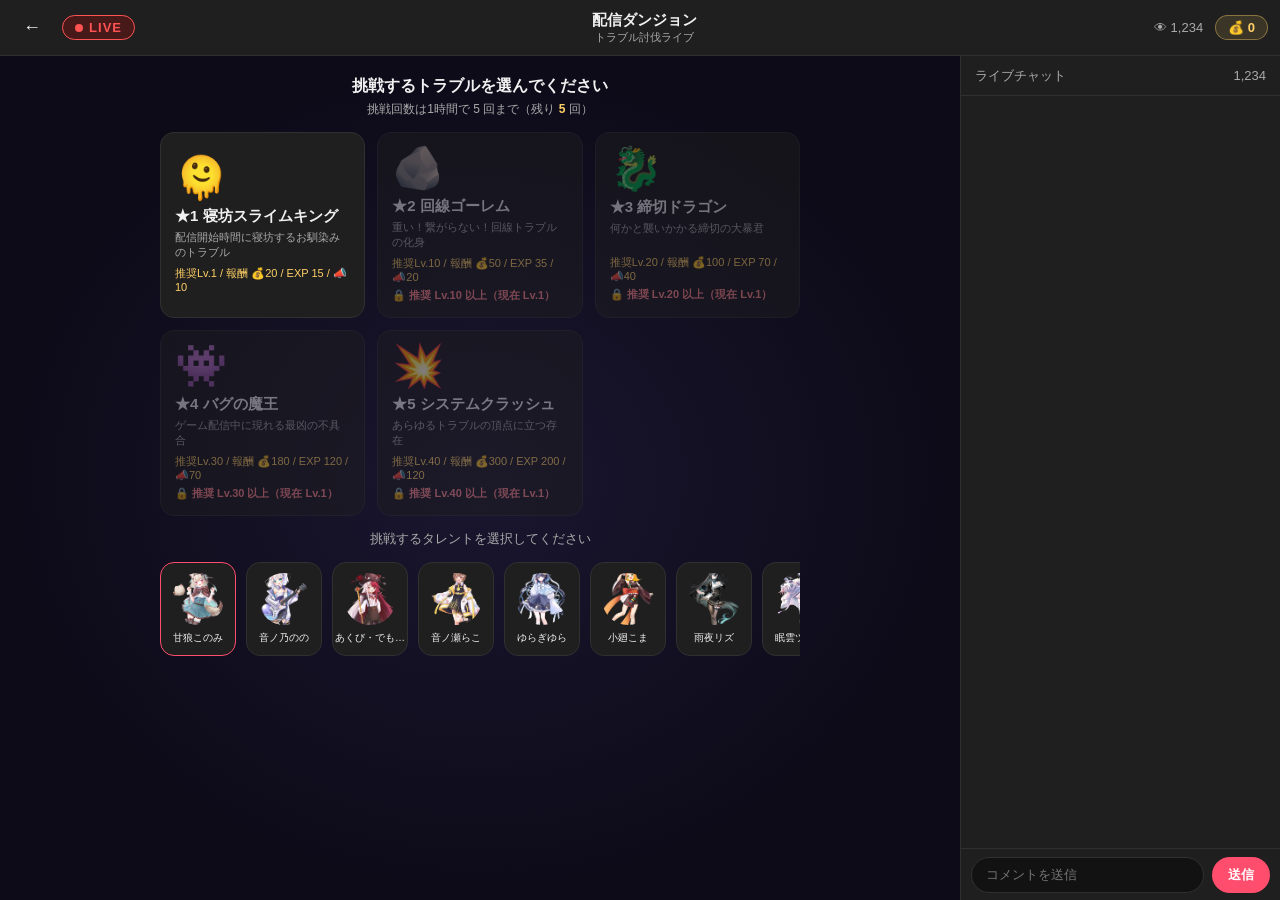
==== dungeon.html @ 0b8e640a "あ" ====
<!DOCTYPE html>
<html lang="ja">
<head>
  <meta charset="UTF-8">
  <meta name="viewport" content="width=device-width, initial-scale=1.0">
  <title>配信ダンジョン | Milipro Chronicle</title>
  <link rel="icon" href="images/icon/favicon.ico">
  <link rel="apple-touch-icon" href="images/icon/192.png">
  <link rel="stylesheet" href="dungeon.css">
</head>
<body>

<div id="app">
  <!-- 配信ヘッダー -->
  <header class="stream-header">
    <div class="header-left">
      <button class="header-btn" id="btn-back" title="メイン画面に戻る">←</button>
      <span class="live-badge"><span class="live-dot"></span>LIVE</span>
    </div>
    <div class="header-title">
      <div class="stream-title" id="stream-title">配信ダンジョン</div>
      <div class="stream-meta" id="stream-meta">トラブル討伐ライブ</div>
    </div>
    <div class="header-right">
      <span class="viewer-count" id="viewer-count">👁 1,234</span>
      <span class="currency-chip" id="header-currency">💰 0</span>
    </div>
  </header>

  <!-- メイン -->
  <main class="stream-layout">
    <!-- ステージ側 -->
    <section class="stage-area" id="stage-area">
      <div id="stage-view"></div>
    </section>

    <!-- ライブチャット -->
    <aside class="chat-area">
      <div class="chat-header">
        <span>ライブチャット</span>
        <span class="chat-online" id="chat-online">1,234</span>
      </div>
      <div class="chat-log" id="chat-log"></div>
      <div class="chat-input-bar">
        <input id="chat-input" type="text" maxlength="40" placeholder="コメントを送信" autocomplete="off">
        <button id="chat-send">送信</button>
      </div>
    </aside>
  </main>
</div>

<audio id="dungeon-bgm" src="musics/title/mile stone/Mile Stone_inst.mp3" loop preload="auto"></audio>

<script src="gameData.js"></script>
<script src="dungeon.js"></script>
</body>
</html>
---- dungeon.css ----
/* ============================================================
   配信ダンジョン（ライブ配信風） dungeon.html
   ============================================================ */
* {
  margin: 0;
  padding: 0;
  box-sizing: border-box;
}

:root {
  --youtube-dark: #0f0f0f;
  --youtube-panel: #1f1f1f;
  --youtube-border: #303030;
  --accent: #ff4d6d;
  --accent2: #ffd166;
  --text: #f1f1f1;
  --text-dim: #aaaaaa;
  --hp-green: #2ecc71;
  --hp-red: #e74c3c;
}

html, body {
  height: 100%;
  background: var(--youtube-dark);
  color: var(--text);
  font-family: "Hiragino Sans", "Hiragino Kaku Gothic ProN", "Yu Gothic UI", "Meiryo", sans-serif;
  overflow: hidden;
}

#app {
  height: 100vh;
  display: flex;
  flex-direction: column;
}

/* ========== ヘッダー ========== */
.stream-header {
  height: 56px;
  flex-shrink: 0;
  background: var(--youtube-panel);
  border-bottom: 1px solid var(--youtube-border);
  display: flex;
  align-items: center;
  padding: 0 12px;
  gap: 12px;
}

.header-left {
  display: flex;
  align-items: center;
  gap: 10px;
  flex-shrink: 0;
}

.header-btn {
  width: 40px;
  height: 40px;
  border: none;
  border-radius: 50%;
  background: transparent;
  color: var(--text);
  font-size: 18px;
  cursor: pointer;
  transition: background 0.15s;
}

.header-btn:hover {
  background: rgba(255,255,255,0.12);
}

.live-badge {
  display: inline-flex;
  align-items: center;
  gap: 6px;
  background: rgba(255,0,0,0.18);
  color: #ff5252;
  border: 1px solid #ff5252;
  border-radius: 999px;
  padding: 4px 12px;
  font-size: 13px;
  font-weight: bold;
  letter-spacing: 0.08em;
}

.live-dot {
  width: 8px;
  height: 8px;
  border-radius: 50%;
  background: #ff5252;
  animation: livePulse 1.4s ease-in-out infinite;
}

@keyframes livePulse {
  0%, 100% { opacity: 1; transform: scale(1); }
  50% { opacity: 0.4; transform: scale(0.8); }
}

.header-title {
  flex: 1;
  min-width: 0;
  text-align: center;
}

.stream-title {
  font-size: 15px;
  font-weight: bold;
  white-space: nowrap;
  overflow: hidden;
  text-overflow: ellipsis;
}

.stream-meta {
  font-size: 11px;
  color: var(--text-dim);
  white-space: nowrap;
  overflow: hidden;
  text-overflow: ellipsis;
}

.header-right {
  display: flex;
  align-items: center;
  gap: 12px;
  flex-shrink: 0;
}

.viewer-count {
  font-size: 13px;
  color: var(--text-dim);
  white-space: nowrap;
}

.currency-chip {
  font-size: 13px;
  font-weight: bold;
  color: #ffd166;
  background: rgba(255,209,102,0.12);
  border: 1px solid rgba(255,209,102,0.4);
  border-radius: 999px;
  padding: 4px 12px;
  white-space: nowrap;
}

/* ========== レイアウト ========== */
.stream-layout {
  flex: 1;
  display: flex;
  min-height: 0;
}

.stage-area {
  flex: 1;
  min-width: 0;
  position: relative;
  background: radial-gradient(ellipse at center, #1a1630 0%, #0d0b18 70%);
  overflow: hidden;
}

.chat-area {
  width: 320px;
  flex-shrink: 0;
  display: flex;
  flex-direction: column;
  background: var(--youtube-panel);
  border-left: 1px solid var(--youtube-border);
  min-height: 0;
}

/* ========== チャット ========== */
.chat-header {
  height: 40px;
  flex-shrink: 0;
  display: flex;
  align-items: center;
  justify-content: space-between;
  padding: 0 14px;
  border-bottom: 1px solid var(--youtube-border);
  font-size: 13px;
  color: var(--text-dim);
}

.chat-log {
  flex: 1;
  overflow-y: auto;
  padding: 8px 10px;
  display: flex;
  flex-direction: column;
  gap: 3px;
  scroll-behavior: smooth;
}

.chat-msg {
  font-size: 13px;
  line-height: 1.45;
  word-break: break-word;
  animation: chatIn 0.25s ease-out;
}

@keyframes chatIn {
  from { opacity: 0; transform: translateY(6px); }
  to { opacity: 1; transform: translateY(0); }
}

.chat-author {
  font-weight: bold;
  margin-right: 6px;
}

.chat-msg.me .chat-author {
  color: var(--accent2);
}

.chat-super {
  background: linear-gradient(135deg, rgba(255,215,130,0.16), rgba(255,180,80,0.12));
  border: 1px solid #ffc46b;
  border-radius: 10px;
  padding: 8px 10px;
  animation: superIn 0.4s ease-out;
  margin: 4px 0;
}

@keyframes superIn {
  0% { transform: scale(0.7); opacity: 0; }
  60% { transform: scale(1.05); }
  100% { transform: scale(1); opacity: 1; }
}

.chat-super-top {
  font-size: 12px;
  color: #ffc46b;
  font-weight: bold;
  margin-bottom: 3px;
}

.chat-super-body {
  font-size: 14px;
  color: #ffe8c2;
  word-break: break-word;
}

.chat-input-bar {
  height: 52px;
  flex-shrink: 0;
  display: flex;
  align-items: center;
  gap: 8px;
  padding: 8px 10px;
  border-top: 1px solid var(--youtube-border);
}

.chat-input-bar input {
  flex: 1;
  min-width: 0;
  height: 36px;
  border: 1px solid var(--youtube-border);
  border-radius: 999px;
  background: #121212;
  color: var(--text);
  padding: 0 14px;
  font-size: 13px;
  outline: none;
}

.chat-input-bar input:focus {
  border-color: var(--accent);
}

.chat-input-bar button {
  height: 36px;
  border: none;
  border-radius: 999px;
  background: var(--accent);
  color: #fff;
  font-size: 13px;
  font-weight: bold;
  padding: 0 16px;
  cursor: pointer;
  flex-shrink: 0;
}

.chat-input-bar button:hover {
  opacity: 0.88;
}

/* ========== ステージ（選択画面） ========== */
.stage-inner {
  position: absolute;
  inset: 0;
  overflow-y: auto;
  padding: 20px;
  display: flex;
  flex-direction: column;
  gap: 14px;
  align-items: center;
}

.stage-heading {
  font-size: 16px;
  font-weight: bold;
  color: var(--text);
  text-align: center;
}

.stage-heading small {
  display: block;
  font-size: 12px;
  color: var(--text-dim);
  font-weight: normal;
  margin-top: 4px;
}

.boss-grid {
  width: 100%;
  max-width: 640px;
  display: grid;
  grid-template-columns: repeat(auto-fill, minmax(180px, 1fr));
  gap: 12px;
}

.boss-card {
  background: var(--youtube-panel);
  border: 1px solid var(--youtube-border);
  border-radius: 14px;
  padding: 14px;
  cursor: pointer;
  transition: transform 0.15s, border-color 0.15s;
  text-align: left;
  font-family: inherit;
  color: var(--text);
  position: relative;
}

.boss-card:hover:not(:disabled) {
  transform: translateY(-3px);
  border-color: var(--accent);
}

.boss-card:disabled {
  opacity: 0.45;
  cursor: not-allowed;
}

.boss-card-emoji {
  font-size: 42px;
  line-height: 1;
}

.boss-card-name {
  font-weight: bold;
  margin-top: 8px;
  font-size: 15px;
}

.boss-card-desc {
  font-size: 11px;
  color: var(--text-dim);
  margin-top: 4px;
  min-height: 2.6em;
}

.boss-card-meta {
  font-size: 11px;
  color: var(--accent2);
  margin-top: 6px;
}

.boss-card-lock {
  font-size: 11px;
  color: #ff8a8a;
  margin-top: 4px;
  font-weight: bold;
}

.boss-card.cleared {
  border-color: rgba(46,204,113,0.5);
}

.boss-card.cleared::after {
  content: 'CLEAR';
  position: absolute;
  top: 10px;
  right: 10px;
  font-size: 10px;
  color: var(--hp-green);
  border: 1px solid rgba(46,204,113,0.6);
  border-radius: 4px;
  padding: 1px 5px;
  font-weight: bold;
}

/* タレント選択 */
.talent-row {
  display: flex;
  gap: 10px;
  overflow-x: auto;
  max-width: 640px;
  width: 100%;
  padding-bottom: 6px;
}

.talent-chip {
  flex-shrink: 0;
  width: 76px;
  background: var(--youtube-panel);
  border: 1px solid var(--youtube-border);
  border-radius: 14px;
  padding: 10px 6px;
  cursor: pointer;
  display: flex;
  flex-direction: column;
  align-items: center;
  gap: 6px;
  font-family: inherit;
  color: var(--text);
  transition: border-color 0.15s, transform 0.15s;
}

.talent-chip:hover {
  border-color: var(--accent);
  transform: translateY(-2px);
}

.talent-chip img {
  width: 52px;
  height: 52px;
  border-radius: 50%;
  object-fit: cover;
}

.talent-chip span {
  font-size: 10px;
  max-width: 70px;
  overflow: hidden;
  text-overflow: ellipsis;
  white-space: nowrap;
}

.stage-sub {
  font-size: 13px;
  color: var(--text-dim);
  text-align: center;
}

.attempt-note {
  font-size: 12px;
  color: var(--text-dim);
  text-align: center;
}

.attempt-note b {
  color: var(--accent2);
}

/* ========== バトル ========== */
.battle-wrap {
  position: absolute;
  inset: 0;
  display: flex;
  flex-direction: column;
  padding: 14px 18px 12px;
  gap: 10px;
}

/* ステージ（タレントVSボス） */
.battle-stage {
  flex: 1;
  min-height: 0;
  display: flex;
  align-items: center;
  justify-content: space-between;
  gap: 8px;
  position: relative;
}

.battle-stage.shake {
  animation: shake 0.35s ease-in-out;
}

@keyframes shake {
  0%, 100% { transform: translate(0, 0); }
  20% { transform: translate(-7px, 2px); }
  40% { transform: translate(6px, -2px); }
  60% { transform: translate(-5px, 1px); }
  80% { transform: translate(4px, -1px); }
}

.fighter {
  width: 38%;
  height: 100%;
  display: flex;
  flex-direction: column;
  align-items: center;
  justify-content: center;
  gap: 8px;
  text-align: center;
  position: relative;
  z-index: 2;
}

.fighter-avatar {
  width: min(46%, 150px);
  aspect-ratio: 1;
  object-fit: cover;
  border-radius: 50%;
  border: 3px solid var(--accent);
  box-shadow: 0 0 30px rgba(255,77,109,0.35);
  animation: floaty 3s ease-in-out infinite;
}

.fighter.boss .fighter-avatar {
  border-color: #ff5252;
  box-shadow: 0 0 34px rgba(255,60,60,0.45);
  animation: floaty 3.6s ease-in-out infinite reverse;
}

@keyframes floaty {
  0%, 100% { transform: translateY(0); }
  50% { transform: translateY(-8px); }
}

.fighter-name {
  font-size: 13px;
  font-weight: bold;
}

.fighter.boss .fighter-name {
  color: #ff8a8a;
}

.hp-wrap {
  width: 100%;
  max-width: 260px;
  height: 16px;
  background: rgba(255,255,255,0.1);
  border-radius: 8px;
  overflow: hidden;
  position: relative;
}

.hp-fill {
  height: 100%;
  border-radius: 8px;
  transition: width 0.35s ease;
  position: relative;
}

.hp-fill.talent-hp { background: linear-gradient(90deg, #27ae60, #2ecc71); }
.hp-fill.boss-hp { background: linear-gradient(90deg, #c0392b, #e74c3c); }

.hp-fill::after {
  content: '';
  position: absolute;
  inset: 0;
  background: linear-gradient(180deg, rgba(255,255,255,0.25), transparent 60%);
}

.hp-num {
  font-size: 12px;
  color: var(--text);
  margin-top: 4px;
  font-variant-numeric: tabular-nums;
}

.vs-divider {
  font-size: 30px;
  font-weight: 900;
  color: var(--accent2);
  text-shadow: 0 0 20px rgba(255,209,102,0.5);
  z-index: 3;
  flex-shrink: 0;
}

/* ターン表示 */
.turn-banner {
  text-align: center;
  font-size: 12px;
  color: var(--text-dim);
  height: 18px;
}

.turn-banner b { color: var(--accent2); }

/* テロップ（バトルログ） */
.telop-log {
  height: 78px;
  overflow: hidden;
  background: rgba(0,0,0,0.45);
  border: 1px solid var(--youtube-border);
  border-radius: 10px;
  padding: 8px 12px;
  font-size: 12px;
  line-height: 1.65;
  color: #ddd;
  display: flex;
  flex-direction: column;
  justify-content: flex-end;
  gap: 2px;
}

.telop-line { white-space: nowrap; overflow: hidden; text-overflow: ellipsis; }
.telop-line.danger { color: #ff8a8a; }
.telop-line.good { color: #8ef0b0; }
.telop-line.super { color: #ffd166; font-weight: bold; }

/* コマンド */
.command-bar {
  display: grid;
  grid-template-columns: repeat(4, 1fr);
  gap: 8px;
}

.cmd-btn {
  height: 48px;
  border: 1px solid var(--youtube-border);
  border-radius: 10px;
  background: var(--youtube-panel);
  color: var(--text);
  font-size: 14px;
  font-weight: bold;
  cursor: pointer;
  transition: background 0.15s, transform 0.1s;
  font-family: inherit;
}

.cmd-btn:hover:not(:disabled) {
  background: rgba(255,77,109,0.15);
  border-color: var(--accent);
}

.cmd-btn:active:not(:disabled) {
  transform: scale(0.97);
}

.cmd-btn:disabled {
  opacity: 0.4;
  cursor: not-allowed;
}

/* ギフトバー */
.gift-bar {
  display: grid;
  grid-template-columns: repeat(3, 1fr);
  gap: 8px;
}

.gift-btn {
  height: 42px;
  border-radius: 10px;
  border: 1px solid transparent;
  cursor: pointer;
  font-size: 12px;
  font-weight: bold;
  font-family: inherit;
  color: #1a1a1a;
  transition: transform 0.1s, opacity 0.15s;
}

.gift-btn:hover:not(:disabled) {
  transform: translateY(-2px);
}

.gift-btn:disabled {
  opacity: 0.35;
  cursor: not-allowed;
}

.gift-cyalume { background: linear-gradient(135deg, #9b5de5, #f15bb5); }
.gift-penlight { background: linear-gradient(135deg, #ffd166, #ff9e00); }
.gift-super { background: linear-gradient(135deg, #ff6b6b, #ffd166); }

.gift-btn small { display: block; font-weight: normal; font-size: 10px; opacity: 0.85; }

/* ダメージポップ */
.dmg-pop {
  position: absolute;
  font-size: 26px;
  font-weight: 900;
  color: #ff5252;
  text-shadow: 0 2px 8px rgba(0,0,0,0.7);
  animation: dmgFloat 0.9s ease-out forwards;
  pointer-events: none;
  z-index: 5;
}

.dmg-pop.heal {
  color: #2ecc71;
}

@keyframes dmgFloat {
  0% { transform: translateY(0) scale(0.6); opacity: 0; }
  20% { transform: translateY(-14px) scale(1.15); opacity: 1; }
  100% { transform: translateY(-54px) scale(1); opacity: 0; }
}

/* ========== 結果画面 ========== */
.result-wrap {
  position: absolute;
  inset: 0;
  display: flex;
  flex-direction: column;
  align-items: center;
  justify-content: center;
  gap: 14px;
  padding: 20px;
  overflow-y: auto;
  background: radial-gradient(ellipse at center, #1a1630 0%, #0d0b18 70%);
}

.result-icon { font-size: 64px; animation: resultPop 0.5s ease-out; }

@keyframes resultPop {
  0% { transform: scale(0); }
  70% { transform: scale(1.2); }
  100% { transform: scale(1); }
}

.result-title {
  font-size: 26px;
  font-weight: 900;
}

.result-title.win { color: #ffd166; }
.result-title.lose { color: #8a8a8a; }

.result-sub { font-size: 13px; color: var(--text-dim); }

.result-box {
  background: var(--youtube-panel);
  border: 1px solid var(--youtube-border);
  border-radius: 14px;
  padding: 16px 20px;
  min-width: min(320px, 80vw);
  display: flex;
  flex-direction: column;
  gap: 8px;
}

.result-row {
  display: flex;
  justify-content: space-between;
  font-size: 14px;
}

.result-row span:last-child { font-weight: bold; color: var(--accent2); }

.result-levelup {
  color: #8ef0b0;
  font-weight: bold;
  text-align: center;
  font-size: 14px;
}

.result-actions {
  display: flex;
  gap: 10px;
  flex-wrap: wrap;
  justify-content: center;
}

.result-btn {
  padding: 12px 22px;
  border: none;
  border-radius: 999px;
  font-size: 14px;
  font-weight: bold;
  cursor: pointer;
  font-family: inherit;
  color: #fff;
  background: linear-gradient(135deg, #ff4d6d, #e63946);
  transition: opacity 0.15s, transform 0.1s;
}

.result-btn:hover { opacity: 0.88; }
.result-btn:active { transform: scale(0.97); }

.result-btn.secondary {
  background: var(--youtube-panel);
  border: 1px solid var(--youtube-border);
  color: var(--text);
}

.result-btn.green {
  background: linear-gradient(135deg, #2ecc71, #27ae60);
}

/* 制限到達 */
.limit-note {
  text-align: center;
  font-size: 15px;
  font-weight: bold;
  color: #ff8a8a;
  line-height: 1.8;
}

/* ========== レスポンシブ（モバイル） ========== */
@media (max-width: 768px) {
  .stream-layout {
    flex-direction: column;
  }

  .chat-area {
    width: 100%;
    height: 38vh;
    border-left: none;
    border-top: 1px solid var(--youtube-border);
    order: 2;
  }

  .stage-area {
    flex: 1;
    order: 1;
    min-height: 0;
  }

  .stream-meta { display: none; }
  .viewer-count { font-size: 12px; }
  .header-title { text-align: left; }

  .battle-stage {
    align-items: center;
  }

  .fighter-avatar {
    width: 34%;
  }

  .hp-wrap { max-width: 180px; }

  .boss-grid {
    grid-template-columns: repeat(auto-fill, minmax(140px, 1fr));
  }

  .telop-log { height: 64px; font-size: 11px; }
  .cmd-btn { height: 44px; font-size: 13px; }
}
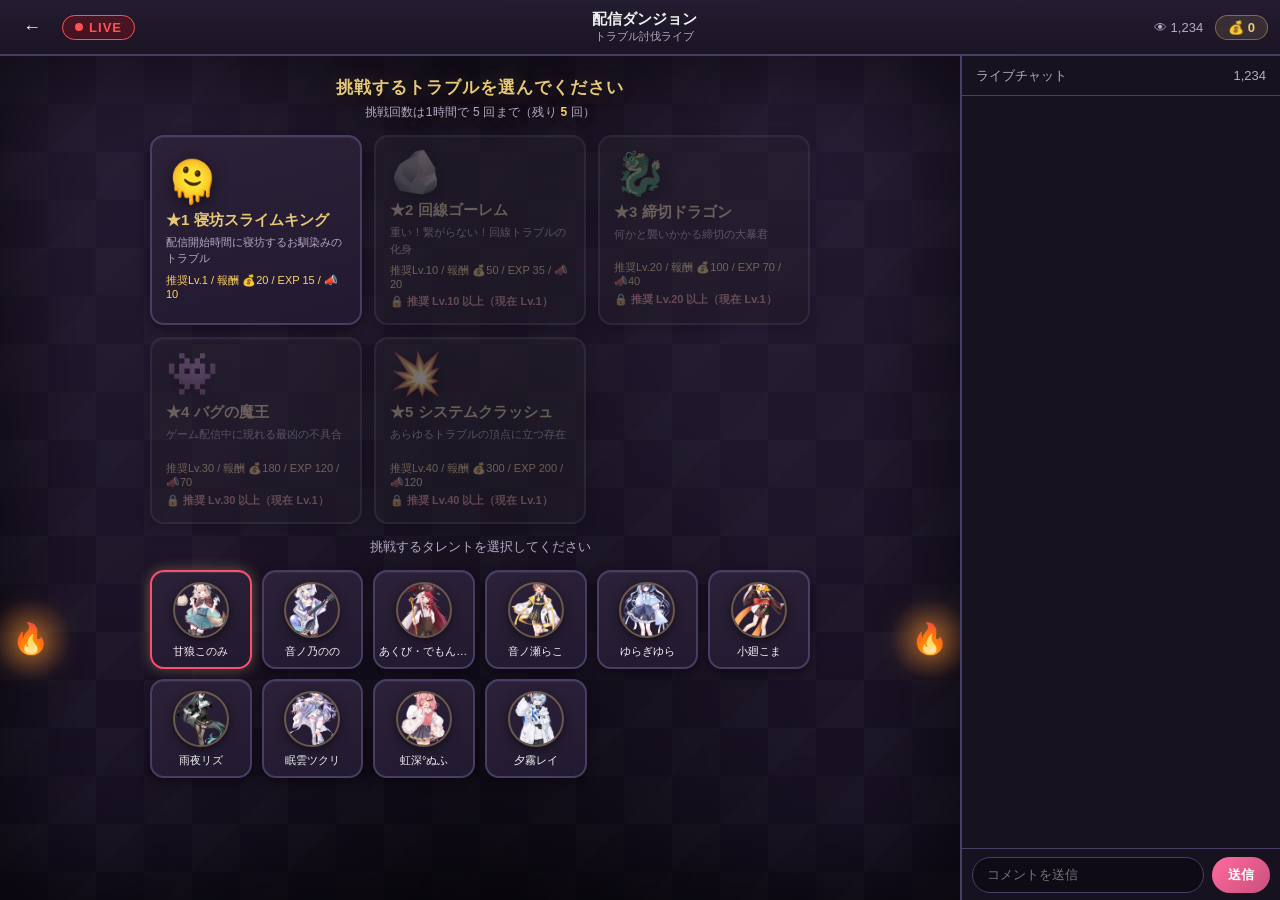
==== commit f1db38c0: "配信ダンジョンをダンジョンテーマに刷新: 立ち絵対応(images/standing)+フォールバック, 石壁/松明/石畳床の演出, モバイルのタレント選択をグリッド化" ====
--- a/dungeon.html
+++ b/dungeon.html
@@ -31,6 +31,12 @@
   <main class="stream-layout">
     <!-- ステージ側 -->
     <section class="stage-area" id="stage-area">
+      <div class="dungeon-bg">
+        <div class="dungeon-wall"></div>
+        <div class="dungeon-shadows"></div>
+        <div class="torch torch-left" aria-hidden="true">🔥️️<span class="torch-glow"></span></div>
+        <div class="torch torch-right" aria-hidden="true">🔥️️<span class="torch-glow"></span></div>
+      </div>
       <div id="stage-view"></div>
     </section>
 
--- a/dungeon.css
+++ b/dungeon.css
@@ -1,5 +1,5 @@
 /* ============================================================
-   配信ダンジョン（ライブ配信風） dungeon.html
+   配信ダンジョン（ライブ配信風・ダンジョンテーマ） dungeon.html
    ============================================================ */
 * {
   margin: 0;
@@ -9,19 +9,22 @@
 
 :root {
   --youtube-dark: #0f0f0f;
-  --youtube-panel: #1f1f1f;
-  --youtube-border: #303030;
-  --accent: #ff4d6d;
+  --dungeon-bg: #14101c;
+  --dungeon-wall: #221a2e;
+  --dungeon-stone: #2e2440;
+  --dungeon-line: #4a3d63;
+  --accent: #ff6b9d;
   --accent2: #ffd166;
+  --gold: #e8c97a;
   --text: #f1f1f1;
-  --text-dim: #aaaaaa;
+  --text-dim: #b5aac4;
   --hp-green: #2ecc71;
   --hp-red: #e74c3c;
 }
 
 html, body {
   height: 100%;
-  background: var(--youtube-dark);
+  background: var(--dungeon-bg);
   color: var(--text);
   font-family: "Hiragino Sans", "Hiragino Kaku Gothic ProN", "Yu Gothic UI", "Meiryo", sans-serif;
   overflow: hidden;
@@ -37,8 +40,8 @@
 .stream-header {
   height: 56px;
   flex-shrink: 0;
-  background: var(--youtube-panel);
-  border-bottom: 1px solid var(--youtube-border);
+  background: linear-gradient(180deg, #241c30, #1a1424);
+  border-bottom: 2px solid var(--dungeon-line);
   display: flex;
   align-items: center;
   padding: 0 12px;
@@ -133,9 +136,9 @@
 .currency-chip {
   font-size: 13px;
   font-weight: bold;
-  color: #ffd166;
-  background: rgba(255,209,102,0.12);
-  border: 1px solid rgba(255,209,102,0.4);
+  color: var(--gold);
+  background: rgba(232,201,122,0.12);
+  border: 1px solid rgba(232,201,122,0.4);
   border-radius: 999px;
   padding: 4px 12px;
   white-space: nowrap;
@@ -152,21 +155,92 @@
   flex: 1;
   min-width: 0;
   position: relative;
-  background: radial-gradient(ellipse at center, #1a1630 0%, #0d0b18 70%);
   overflow: hidden;
-}
-
+  background: linear-gradient(180deg, #0e0a16 0%, #1a1326 60%, #241a2e 100%);
+}
+
+/* ---- ダンジョン背景（壁・影・松明） ---- */
+.dungeon-bg {
+  position: absolute;
+  inset: 0;
+  pointer-events: none;
+}
+
+.dungeon-wall {
+  position: absolute;
+  inset: 0;
+  /* 石壁テクスチャ */
+  background:
+    linear-gradient(135deg, rgba(255,255,255,0.025) 25%, transparent 25%, transparent 75%, rgba(255,255,255,0.025) 75%),
+    linear-gradient(135deg, rgba(255,255,255,0.015) 25%, transparent 25%, transparent 75%, rgba(255,255,255,0.015) 75%),
+    linear-gradient(180deg, #251b33 0%, #1c1428 60%, #150f20 100%);
+  background-size: 96px 96px, 96px 96px, 100% 100%;
+  background-position: 0 0, 48px 48px, 0 0;
+  box-shadow: inset 0 0 120px rgba(0,0,0,0.75);
+}
+
+.dungeon-shadows {
+  position: absolute;
+  inset: 0;
+  background:
+    radial-gradient(ellipse at 50% 110%, rgba(0,0,0,0.55) 0%, transparent 55%),
+    radial-gradient(ellipse at 50% -10%, rgba(0,0,0,0.45) 0%, transparent 45%);
+}
+
+.torch {
+  position: absolute;
+  bottom: calc(22% + 60px);
+  font-size: 30px;
+  line-height: 1;
+  filter: drop-shadow(0 0 14px rgba(255,150,50,0.85));
+  animation: torchFlicker 0.7s ease-in-out infinite alternate;
+  z-index: 1;
+}
+
+.torch-left { left: 12px; }
+.torch-right { right: 12px; }
+
+.torch-glow {
+  position: absolute;
+  left: 50%;
+  top: 50%;
+  width: 90px;
+  height: 90px;
+  transform: translate(-50%, -50%);
+  background: radial-gradient(circle, rgba(255,150,50,0.28) 0%, transparent 65%);
+  border-radius: 50%;
+  animation: glowPulse 1.6s ease-in-out infinite;
+}
+
+@keyframes torchFlicker {
+  0%   { transform: translateY(0) scale(1) rotate(-2deg); opacity: 0.92; }
+  30%  { transform: translateY(-3px) scale(0.97) rotate(2deg); opacity: 1; }
+  60%  { transform: translateY(1px) scale(1.02) rotate(-1deg); opacity: 0.85; }
+  100% { transform: translateY(-2px) scale(1) rotate(1deg); opacity: 0.95; }
+}
+
+@keyframes glowPulse {
+  0%, 100% { opacity: 0.55; transform: translate(-50%, -50%) scale(0.92); }
+  50% { opacity: 1; transform: translate(-50%, -50%) scale(1.1); }
+}
+
+#stage-view {
+  position: absolute;
+  inset: 0;
+  z-index: 2;
+}
+
+/* ========== チャット ========== */
 .chat-area {
   width: 320px;
   flex-shrink: 0;
   display: flex;
   flex-direction: column;
-  background: var(--youtube-panel);
-  border-left: 1px solid var(--youtube-border);
+  background: #17121f;
+  border-left: 2px solid var(--dungeon-line);
   min-height: 0;
 }
 
-/* ========== チャット ========== */
 .chat-header {
   height: 40px;
   flex-shrink: 0;
@@ -174,7 +248,7 @@
   align-items: center;
   justify-content: space-between;
   padding: 0 14px;
-  border-bottom: 1px solid var(--youtube-border);
+  border-bottom: 1px solid var(--dungeon-line);
   font-size: 13px;
   color: var(--text-dim);
 }
@@ -245,16 +319,16 @@
   align-items: center;
   gap: 8px;
   padding: 8px 10px;
-  border-top: 1px solid var(--youtube-border);
+  border-top: 1px solid var(--dungeon-line);
 }
 
 .chat-input-bar input {
   flex: 1;
   min-width: 0;
   height: 36px;
-  border: 1px solid var(--youtube-border);
+  border: 1px solid var(--dungeon-line);
   border-radius: 999px;
-  background: #121212;
+  background: #0f0b16;
   color: var(--text);
   padding: 0 14px;
   font-size: 13px;
@@ -262,14 +336,14 @@
 }
 
 .chat-input-bar input:focus {
-  border-color: var(--accent);
+  border-color: var(--accent2);
 }
 
 .chat-input-bar button {
   height: 36px;
   border: none;
   border-radius: 999px;
-  background: var(--accent);
+  background: linear-gradient(135deg, var(--accent), #c94f7c);
   color: #fff;
   font-size: 13px;
   font-weight: bold;
@@ -292,13 +366,16 @@
   flex-direction: column;
   gap: 14px;
   align-items: center;
+  z-index: 2;
 }
 
 .stage-heading {
-  font-size: 16px;
-  font-weight: bold;
-  color: var(--text);
+  font-size: 17px;
+  font-weight: bold;
+  color: var(--gold);
+  letter-spacing: 0.06em;
   text-align: center;
+  text-shadow: 0 2px 10px rgba(0,0,0,0.8), 0 0 18px rgba(232,201,122,0.25);
 }
 
 .stage-heading small {
@@ -306,49 +383,59 @@
   font-size: 12px;
   color: var(--text-dim);
   font-weight: normal;
-  margin-top: 4px;
-}
-
+  margin-top: 5px;
+  letter-spacing: 0.02em;
+}
+
+.stage-heading small b { color: var(--gold); }
+
+/* ボスカード（石版風） */
 .boss-grid {
   width: 100%;
-  max-width: 640px;
+  max-width: 660px;
   display: grid;
-  grid-template-columns: repeat(auto-fill, minmax(180px, 1fr));
+  grid-template-columns: repeat(auto-fill, minmax(190px, 1fr));
   gap: 12px;
 }
 
 .boss-card {
-  background: var(--youtube-panel);
-  border: 1px solid var(--youtube-border);
+  background: linear-gradient(165deg, #2b2138 0%, #221a30 100%);
+  border: 2px solid var(--dungeon-line);
   border-radius: 14px;
   padding: 14px;
   cursor: pointer;
-  transition: transform 0.15s, border-color 0.15s;
+  transition: transform 0.15s, border-color 0.15s, box-shadow 0.15s;
   text-align: left;
   font-family: inherit;
   color: var(--text);
   position: relative;
+  box-shadow: inset 0 1px 0 rgba(255,255,255,0.06), 0 4px 14px rgba(0,0,0,0.45);
 }
 
 .boss-card:hover:not(:disabled) {
   transform: translateY(-3px);
-  border-color: var(--accent);
+  border-color: var(--gold);
+  box-shadow: inset 0 1px 0 rgba(255,255,255,0.08), 0 8px 20px rgba(232,201,122,0.12);
 }
 
 .boss-card:disabled {
-  opacity: 0.45;
+  opacity: 0.4;
   cursor: not-allowed;
+  filter: grayscale(0.5);
 }
 
 .boss-card-emoji {
   font-size: 42px;
   line-height: 1;
+  display: inline-block;
+  filter: drop-shadow(0 4px 8px rgba(0,0,0,0.5));
 }
 
 .boss-card-name {
   font-weight: bold;
   margin-top: 8px;
   font-size: 15px;
+  color: var(--gold);
 }
 
 .boss-card-desc {
@@ -356,6 +443,7 @@
   color: var(--text-dim);
   margin-top: 4px;
   min-height: 2.6em;
+  line-height: 1.5;
 }
 
 .boss-card-meta {
@@ -389,22 +477,19 @@
 }
 
 /* タレント選択 */
-.talent-row {
-  display: flex;
+.talent-grid {
+  width: 100%;
+  max-width: 660px;
+  display: grid;
+  grid-template-columns: repeat(auto-fill, minmax(96px, 1fr));
   gap: 10px;
-  overflow-x: auto;
-  max-width: 640px;
-  width: 100%;
-  padding-bottom: 6px;
 }
 
 .talent-chip {
-  flex-shrink: 0;
-  width: 76px;
-  background: var(--youtube-panel);
-  border: 1px solid var(--youtube-border);
+  background: linear-gradient(165deg, #2b2138 0%, #221a30 100%);
+  border: 2px solid var(--dungeon-line);
   border-radius: 14px;
-  padding: 10px 6px;
+  padding: 10px 6px 8px;
   cursor: pointer;
   display: flex;
   flex-direction: column;
@@ -412,7 +497,8 @@
   gap: 6px;
   font-family: inherit;
   color: var(--text);
-  transition: border-color 0.15s, transform 0.15s;
+  transition: border-color 0.15s, transform 0.15s, box-shadow 0.15s;
+  box-shadow: inset 0 1px 0 rgba(255,255,255,0.06), 0 4px 12px rgba(0,0,0,0.4);
 }
 
 .talent-chip:hover {
@@ -420,16 +506,23 @@
   transform: translateY(-2px);
 }
 
+.talent-chip.selected {
+  border-color: var(--gold);
+  box-shadow: inset 0 1px 0 rgba(255,255,255,0.08), 0 0 14px rgba(232,201,122,0.35);
+}
+
 .talent-chip img {
-  width: 52px;
-  height: 52px;
+  width: 56px;
+  height: 56px;
   border-radius: 50%;
   object-fit: cover;
+  border: 2px solid rgba(232,201,122,0.35);
+  box-shadow: 0 3px 10px rgba(0,0,0,0.5);
 }
 
 .talent-chip span {
-  font-size: 10px;
-  max-width: 70px;
+  font-size: 11px;
+  max-width: 90px;
   overflow: hidden;
   text-overflow: ellipsis;
   white-space: nowrap;
@@ -448,7 +541,7 @@
 }
 
 .attempt-note b {
-  color: var(--accent2);
+  color: var(--gold);
 }
 
 /* ========== バトル ========== */
@@ -457,19 +550,42 @@
   inset: 0;
   display: flex;
   flex-direction: column;
-  padding: 14px 18px 12px;
-  gap: 10px;
-}
-
-/* ステージ（タレントVSボス） */
+  padding: 10px 14px 10px;
+  gap: 8px;
+  z-index: 2;
+}
+
+/* ステージ（スタジアム的な窪み・石畳床） */
 .battle-stage {
   flex: 1;
   min-height: 0;
   display: flex;
-  align-items: center;
+  align-items: flex-end;
   justify-content: space-between;
-  gap: 8px;
+  gap: 6px;
   position: relative;
+  border: 3px solid var(--dungeon-line);
+  border-radius: 16px;
+  overflow: hidden;
+  background: linear-gradient(180deg, rgba(20,14,30,0.55) 0%, rgba(16,11,24,0.7) 60%, rgba(10,7,16,0.85) 100%);
+  box-shadow: inset 0 0 60px rgba(0,0,0,0.6), inset 0 -24px 50px rgba(0,0,0,0.5);
+}
+
+/* 石畳の床 */
+.battle-floor {
+  position: absolute;
+  left: 0;
+  right: 0;
+  bottom: 0;
+  height: 32%;
+  background:
+    linear-gradient(135deg, rgba(255,255,255,0.02) 25%, transparent 25%, transparent 75%, rgba(255,255,255,0.02) 75%),
+    linear-gradient(135deg, rgba(255,255,255,0.02) 25%, transparent 25%, transparent 75%, rgba(255,255,255,0.02) 75%),
+    linear-gradient(180deg, #3a2f52 0%, #2c2440 100%);
+  background-size: 60px 60px, 60px 60px, 100% 100%;
+  background-position: 0 0, 30px 30px, 0 0;
+  border-top: 2px solid rgba(232,201,122,0.25);
+  box-shadow: inset 0 8px 18px rgba(0,0,0,0.4);
 }
 
 .battle-stage.shake {
@@ -485,32 +601,100 @@
 }
 
 .fighter {
-  width: 38%;
+  width: 40%;
   height: 100%;
   display: flex;
   flex-direction: column;
   align-items: center;
-  justify-content: center;
-  gap: 8px;
+  justify-content: flex-end;
+  gap: 4px;
   text-align: center;
   position: relative;
   z-index: 2;
+  padding-bottom: calc(32% + 2px);
+}
+
+/* 立ち絵（タレント） */
+.fighter-stand {
+  position: absolute;
+  left: 50%;
+  bottom: calc(32% - 6px);
+  transform: translateX(-50%);
+  width: 62%;
+  height: calc(96% - 92px);
+  max-height: 340px;
+  display: flex;
+  align-items: flex-end;
+  justify-content: center;
+  z-index: 1;
 }
 
 .fighter-avatar {
-  width: min(46%, 150px);
-  aspect-ratio: 1;
+  max-width: 100%;
+  max-height: 100%;
+  width: auto;
+  height: 100%;
+  object-fit: contain;
+  animation: floaty 3.2s ease-in-out infinite;
+}
+
+/* 立ち絵の下影 */
+.fighter-stand::after {
+  content: '';
+  position: absolute;
+  left: 50%;
+  bottom: -6px;
+  width: 74%;
+  height: 16px;
+  transform: translateX(-50%);
+  background: radial-gradient(ellipse at center, rgba(0,0,0,0.55) 0%, transparent 70%);
+  border-radius: 50%;
+}
+
+/* 未配置時のフォールバック（丸顔ポートレート） */
+.fighter-avatar.portrait {
+  width: 120px;
+  height: 120px;
+  min-height: 120px;
   object-fit: cover;
   border-radius: 50%;
   border: 3px solid var(--accent);
-  box-shadow: 0 0 30px rgba(255,77,109,0.35);
-  animation: floaty 3s ease-in-out infinite;
-}
-
-.fighter.boss .fighter-avatar {
-  border-color: #ff5252;
-  box-shadow: 0 0 34px rgba(255,60,60,0.45);
+  box-shadow: 0 0 30px rgba(255,107,157,0.4);
+  margin-bottom: 18px;
+}
+
+/* ボス（エモジ像 + 光背） */
+.boss-stand {
+  position: absolute;
+  left: 50%;
+  bottom: calc(32% - 6px);
+  transform: translateX(-50%);
+  width: 58%;
+  height: calc(96% - 92px);
+  max-height: 340px;
+  display: flex;
+  align-items: flex-end;
+  justify-content: center;
+  z-index: 1;
+}
+
+.boss-stand::before {
+  content: '';
+  position: absolute;
+  left: 50%;
+  bottom: 6%;
+  width: 110%;
+  height: 110%;
+  transform: translateX(-50%);
+  background: radial-gradient(circle at 50% 70%, rgba(255,60,60,0.28) 0%, transparent 60%);
+  border-radius: 50%;
+}
+
+.boss-emoji {
+  font-size: clamp(56px, 12vh, 110px);
+  line-height: 1;
   animation: floaty 3.6s ease-in-out infinite reverse;
+  filter: drop-shadow(0 0 22px rgba(255,60,60,0.55)) drop-shadow(0 10px 14px rgba(0,0,0,0.6));
 }
 
 @keyframes floaty {
@@ -521,25 +705,38 @@
 .fighter-name {
   font-size: 13px;
   font-weight: bold;
+  text-shadow: 0 2px 6px rgba(0,0,0,0.8);
+  z-index: 2;
 }
 
 .fighter.boss .fighter-name {
   color: #ff8a8a;
 }
 
+.fighter-stats {
+  font-size: 11px;
+  color: var(--text-dim);
+  text-shadow: 0 2px 6px rgba(0,0,0,0.8);
+  z-index: 2;
+}
+
+.fighter-stats b { color: var(--gold); }
+
 .hp-wrap {
-  width: 100%;
-  max-width: 260px;
+  width: 86%;
   height: 16px;
-  background: rgba(255,255,255,0.1);
+  background: rgba(0,0,0,0.55);
+  border: 1px solid var(--dungeon-line);
   border-radius: 8px;
   overflow: hidden;
   position: relative;
+  z-index: 2;
+  box-shadow: inset 0 2px 4px rgba(0,0,0,0.6);
 }
 
 .hp-fill {
   height: 100%;
-  border-radius: 8px;
+  border-radius: 7px;
   transition: width 0.35s ease;
   position: relative;
 }
@@ -551,23 +748,36 @@
   content: '';
   position: absolute;
   inset: 0;
-  background: linear-gradient(180deg, rgba(255,255,255,0.25), transparent 60%);
+  background: linear-gradient(180deg, rgba(255,255,255,0.28), transparent 60%);
 }
 
 .hp-num {
   font-size: 12px;
   color: var(--text);
-  margin-top: 4px;
+  text-shadow: 0 2px 6px rgba(0,0,0,0.8);
   font-variant-numeric: tabular-nums;
+  z-index: 2;
 }
 
 .vs-divider {
-  font-size: 30px;
+  position: absolute;
+  left: 50%;
+  top: 40%;
+  transform: translate(-50%, -50%);
+  width: 74px;
+  height: 74px;
+  border-radius: 50%;
+  background: radial-gradient(circle at 35% 30%, #4a3d63, #2e2440 70%);
+  border: 3px solid var(--gold);
+  box-shadow: 0 0 26px rgba(232,201,122,0.4), inset 0 4px 10px rgba(0,0,0,0.5);
+  display: flex;
+  align-items: center;
+  justify-content: center;
+  font-size: 22px;
   font-weight: 900;
-  color: var(--accent2);
-  text-shadow: 0 0 20px rgba(255,209,102,0.5);
+  color: var(--gold);
+  text-shadow: 0 2px 4px rgba(0,0,0,0.6);
   z-index: 3;
-  flex-shrink: 0;
 }
 
 /* ターン表示 */
@@ -576,33 +786,36 @@
   font-size: 12px;
   color: var(--text-dim);
   height: 18px;
-}
-
-.turn-banner b { color: var(--accent2); }
+  font-weight: bold;
+  text-shadow: 0 2px 6px rgba(0,0,0,0.8);
+}
+
+.turn-banner b { color: var(--gold); }
 
 /* テロップ（バトルログ） */
 .telop-log {
-  height: 78px;
+  height: 68px;
   overflow: hidden;
-  background: rgba(0,0,0,0.45);
-  border: 1px solid var(--youtube-border);
-  border-radius: 10px;
+  background: linear-gradient(180deg, rgba(20,14,30,0.85), rgba(12,8,18,0.9));
+  border: 2px solid var(--dungeon-line);
+  border-radius: 12px;
   padding: 8px 12px;
   font-size: 12px;
-  line-height: 1.65;
+  line-height: 1.6;
   color: #ddd;
   display: flex;
   flex-direction: column;
   justify-content: flex-end;
   gap: 2px;
+  box-shadow: inset 0 2px 8px rgba(0,0,0,0.5);
 }
 
 .telop-line { white-space: nowrap; overflow: hidden; text-overflow: ellipsis; }
 .telop-line.danger { color: #ff8a8a; }
 .telop-line.good { color: #8ef0b0; }
-.telop-line.super { color: #ffd166; font-weight: bold; }
-
-/* コマンド */
+.telop-line.super { color: var(--gold); font-weight: bold; }
+
+/* コマンド（石畳ボタン） */
 .command-bar {
   display: grid;
   grid-template-columns: repeat(4, 1fr);
@@ -610,21 +823,22 @@
 }
 
 .cmd-btn {
-  height: 48px;
-  border: 1px solid var(--youtube-border);
-  border-radius: 10px;
-  background: var(--youtube-panel);
+  height: 46px;
+  border: 2px solid var(--dungeon-line);
+  border-radius: 12px;
+  background: linear-gradient(180deg, #2f2642 0%, #221a30 100%);
   color: var(--text);
   font-size: 14px;
   font-weight: bold;
   cursor: pointer;
-  transition: background 0.15s, transform 0.1s;
+  transition: background 0.15s, transform 0.1s, border-color 0.15s;
   font-family: inherit;
+  box-shadow: inset 0 1px 0 rgba(255,255,255,0.07), 0 3px 8px rgba(0,0,0,0.4);
 }
 
 .cmd-btn:hover:not(:disabled) {
-  background: rgba(255,77,109,0.15);
-  border-color: var(--accent);
+  background: linear-gradient(180deg, #3c3154 0%, #2b2138 100%);
+  border-color: var(--gold);
 }
 
 .cmd-btn:active:not(:disabled) {
@@ -679,7 +893,7 @@
   text-shadow: 0 2px 8px rgba(0,0,0,0.7);
   animation: dmgFloat 0.9s ease-out forwards;
   pointer-events: none;
-  z-index: 5;
+  z-index: 10;
 }
 
 .dmg-pop.heal {
@@ -703,10 +917,15 @@
   gap: 14px;
   padding: 20px;
   overflow-y: auto;
-  background: radial-gradient(ellipse at center, #1a1630 0%, #0d0b18 70%);
-}
-
-.result-icon { font-size: 64px; animation: resultPop 0.5s ease-out; }
+  font-family: inherit;
+  z-index: 2;
+}
+
+.result-icon {
+  font-size: 64px;
+  animation: resultPop 0.5s ease-out;
+  filter: drop-shadow(0 0 24px rgba(232,201,122,0.4));
+}
 
 @keyframes resultPop {
   0% { transform: scale(0); }
@@ -717,22 +936,29 @@
 .result-title {
   font-size: 26px;
   font-weight: 900;
-}
-
-.result-title.win { color: #ffd166; }
+  letter-spacing: 0.06em;
+  text-shadow: 0 2px 12px rgba(0,0,0,0.8);
+}
+
+.result-title.win {
+  color: var(--gold);
+  text-shadow: 0 0 24px rgba(232,201,122,0.5);
+}
+
 .result-title.lose { color: #8a8a8a; }
 
 .result-sub { font-size: 13px; color: var(--text-dim); }
 
 .result-box {
-  background: var(--youtube-panel);
-  border: 1px solid var(--youtube-border);
+  background: linear-gradient(165deg, #2b2138 0%, #221a30 100%);
+  border: 2px solid var(--dungeon-line);
   border-radius: 14px;
   padding: 16px 20px;
   min-width: min(320px, 80vw);
   display: flex;
   flex-direction: column;
   gap: 8px;
+  box-shadow: inset 0 1px 0 rgba(255,255,255,0.06), 0 8px 22px rgba(0,0,0,0.5);
 }
 
 .result-row {
@@ -741,7 +967,7 @@
   font-size: 14px;
 }
 
-.result-row span:last-child { font-weight: bold; color: var(--accent2); }
+.result-row span:last-child { font-weight: bold; color: var(--gold); }
 
 .result-levelup {
   color: #8ef0b0;
@@ -774,8 +1000,8 @@
 .result-btn:active { transform: scale(0.97); }
 
 .result-btn.secondary {
-  background: var(--youtube-panel);
-  border: 1px solid var(--youtube-border);
+  background: linear-gradient(180deg, #2f2642 0%, #221a30 100%);
+  border: 2px solid var(--dungeon-line);
   color: var(--text);
 }
 
@@ -800,9 +1026,9 @@
 
   .chat-area {
     width: 100%;
-    height: 38vh;
+    height: 34vh;
     border-left: none;
-    border-top: 1px solid var(--youtube-border);
+    border-top: 2px solid var(--dungeon-line);
     order: 2;
   }
 
@@ -816,20 +1042,66 @@
   .viewer-count { font-size: 12px; }
   .header-title { text-align: left; }
 
+  /* タレント選択を見やすく（グリッド・横スクロール廃止） */
+  .talent-grid {
+    grid-template-columns: repeat(auto-fill, minmax(88px, 1fr));
+    gap: 8px;
+  }
+
+  .talent-chip {
+    padding: 8px 4px 6px;
+    border-radius: 12px;
+  }
+
+  .talent-chip img {
+    width: 52px;
+    height: 52px;
+  }
+
+  .talent-chip span {
+    font-size: 10px;
+    max-width: 80px;
+  }
+
+  .boss-grid {
+    grid-template-columns: repeat(auto-fill, minmax(150px, 1fr));
+    gap: 10px;
+  }
+
   .battle-stage {
-    align-items: center;
-  }
-
-  .fighter-avatar {
-    width: 34%;
-  }
-
-  .hp-wrap { max-width: 180px; }
-
-  .boss-grid {
-    grid-template-columns: repeat(auto-fill, minmax(140px, 1fr));
-  }
-
-  .telop-log { height: 64px; font-size: 11px; }
-  .cmd-btn { height: 44px; font-size: 13px; }
-}
+    align-items: flex-end;
+  }
+
+  .fighter-stand,
+  .boss-stand {
+    height: calc(100% - 84px);
+    max-height: 220px;
+  }
+
+  .fighter-avatar.portrait {
+    width: 88px;
+    height: 88px;
+    min-height: 88px;
+  }
+
+  .boss-emoji {
+    font-size: clamp(44px, 9vh, 72px);
+  }
+
+  .vs-divider {
+    width: 54px;
+    height: 54px;
+    font-size: 16px;
+  }
+
+  .hp-wrap { height: 14px; }
+  .hp-num { font-size: 11px; }
+  .fighter-name { font-size: 12px; }
+
+  .telop-log { height: 56px; font-size: 11px; }
+  .cmd-btn { height: 42px; font-size: 13px; }
+  .gift-btn { height: 38px; font-size: 11px; }
+
+  .torch { font-size: 22px; bottom: calc(22% + 40px); }
+  .torch-glow { width: 60px; height: 60px; }
+}
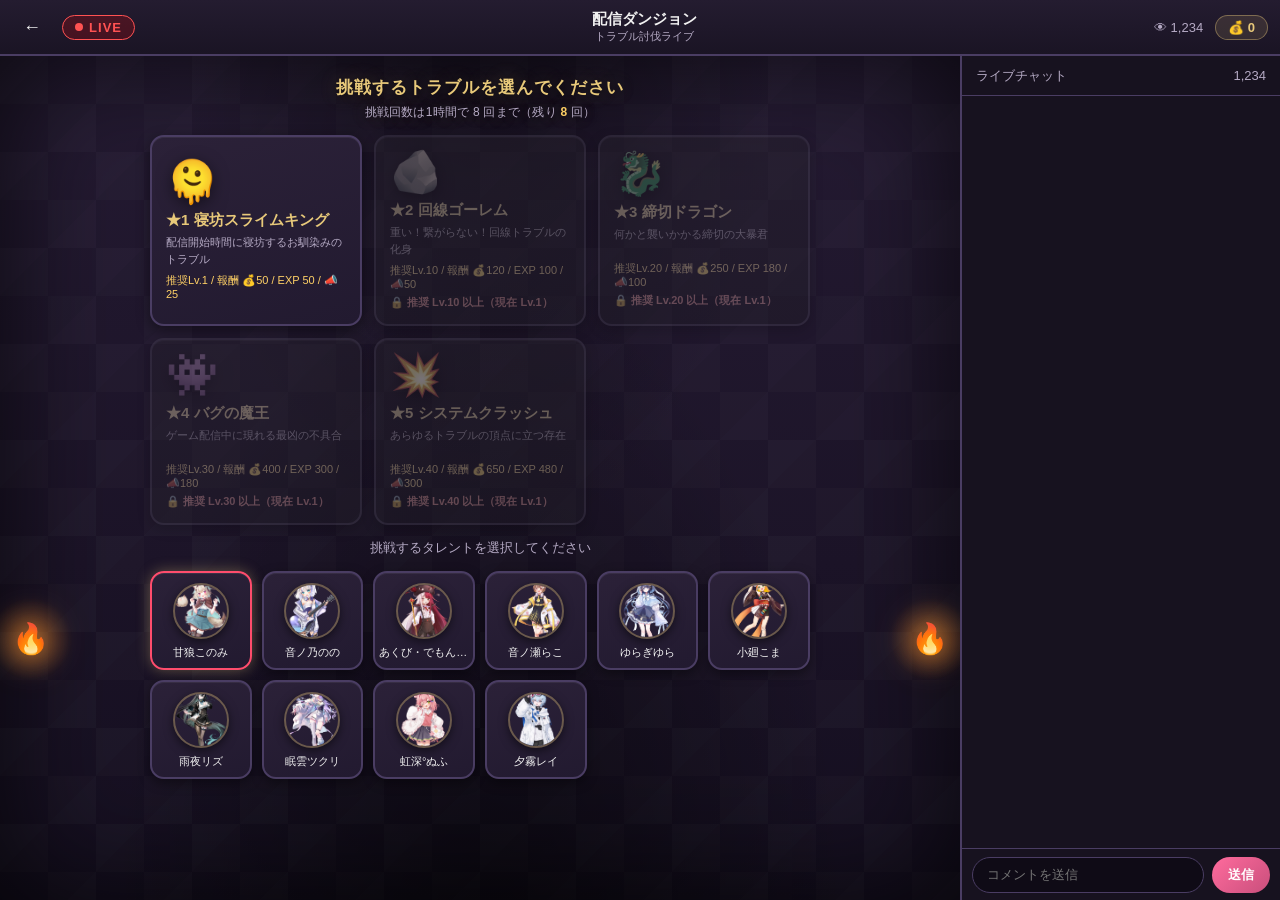
==== commit 925c069d: "タレント定義の3箇所重複を一元化（MILLIPRO_TALENTSを単一ソース化）+ 配信ダンジョンの推し選択を戦闘へ反映（talentBattleStatsをtalentId対応、±15%バフ）" ====
--- a/dungeon.html
+++ b/dungeon.html
@@ -57,6 +57,8 @@
 
 <audio id="dungeon-bgm" src="musics/title/mile stone/Mile Stone_inst.mp3" loop preload="auto"></audio>
 
+<script src="firebase-config.js"></script>
+<script src="firebase-init.js"></script>
 <script src="gameData.js"></script>
 <script src="dungeon.js"></script>
 </body>
--- a/dungeon.css
+++ b/dungeon.css
@@ -32,6 +32,7 @@
 
 #app {
   height: 100vh;
+  height: 100dvh;
   display: flex;
   flex-direction: column;
 }
@@ -1099,9 +1100,18 @@
   .fighter-name { font-size: 12px; }
 
   .telop-log { height: 56px; font-size: 11px; }
-  .cmd-btn { height: 42px; font-size: 13px; }
-  .gift-btn { height: 38px; font-size: 11px; }
+  /* モバイルのタップ領域を44px以上に（誤タップ防止） */
+  .cmd-btn { height: 46px; font-size: 13px; }
+  .gift-btn { height: 44px; font-size: 11px; }
+  .header-btn { width: 44px; height: 44px; }
 
   .torch { font-size: 22px; bottom: calc(22% + 40px); }
   .torch-glow { width: 60px; height: 60px; }
-}+}
+/* ========== モバイル最適化 ========== */
+/* ダブルタップ拡大を無効化（ピンチズームは維持） */
+html,
+body {
+  touch-action: manipulation;
+  -webkit-tap-highlight-color: transparent;
+}
